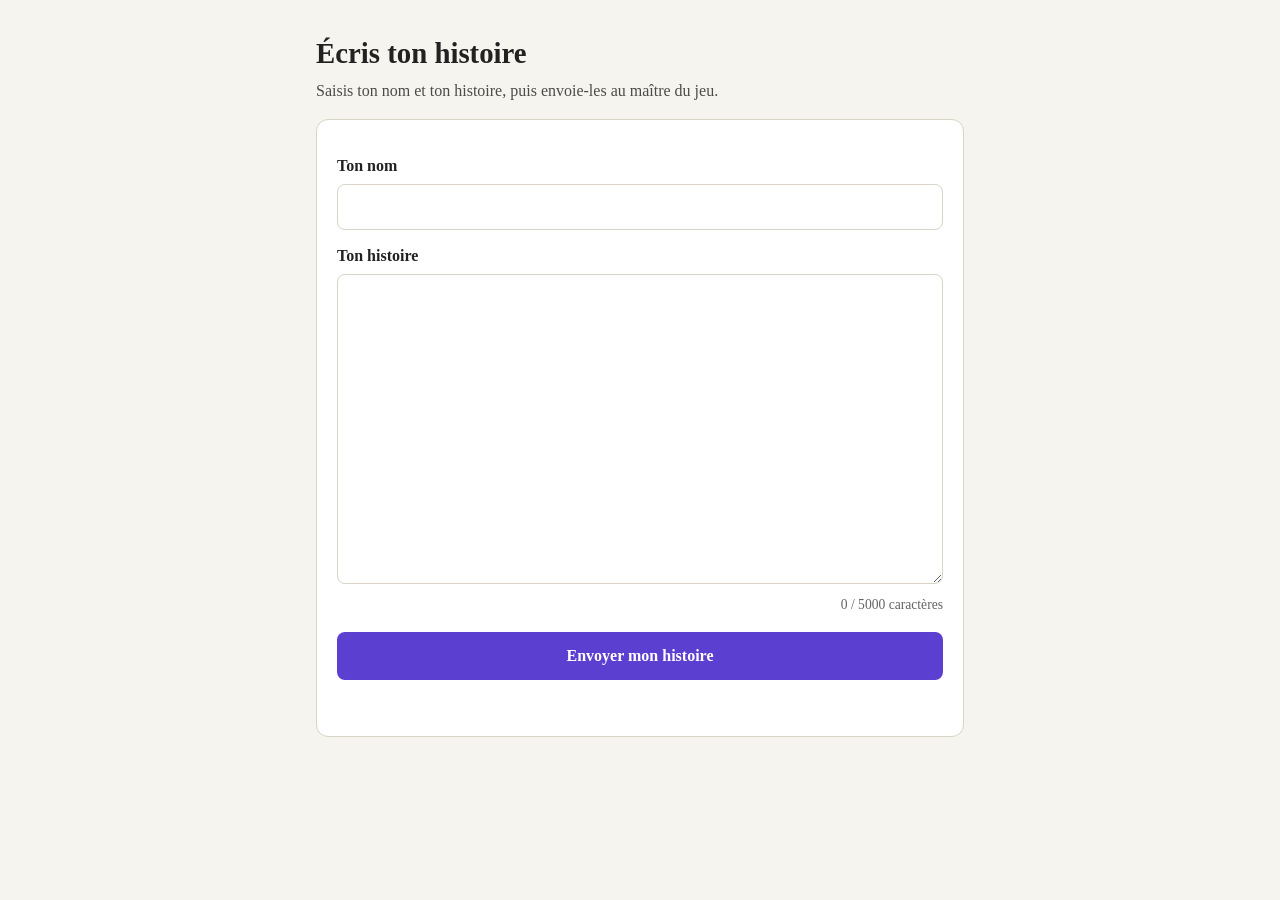
==== j-0o3k5bbxl6.html @ 7784841a "Add files via upload" ====
<!DOCTYPE html>
<html lang="fr">
<head>
<meta charset="utf-8">
<meta name="viewport" content="width=device-width, initial-scale=1">
<meta name="robots" content="noindex, nofollow">
<title>Écris ton histoire</title>
<link rel="stylesheet" href="style.css">
</head>
<body>
<main>
  <h1>Écris ton histoire</h1>
  <p class="intro">Saisis ton nom et ton histoire, puis envoie-les au maître du jeu.</p>

  <form id="formulaire" autocomplete="off">
    <label for="nom">Ton nom</label>
    <input id="nom" name="nom" type="text" maxlength="60" required>

    <label for="histoire">Ton histoire</label>
    <textarea id="histoire" name="histoire" rows="12" maxlength="5000" required></textarea>
    <div class="compteur"><span id="compte">0</span> / 5000 caractères</div>

    <!-- champ piège anti-robots (doit rester vide) -->
    <input type="checkbox" name="botcheck" class="piege" tabindex="-1" autocomplete="off">

    <button type="submit" id="envoyer">Envoyer mon histoire</button>
    <p id="message" role="status"></p>
  </form>
</main>
<script>window.JOUEUR = 6;</script>
<script src="config.js"></script>
<script src="app.js"></script>
</body>
</html>
---- style.css ----
:root { --fond:#f6f4ef; --carte:#ffffff; --texte:#222; --accent:#5b3fd1; --bord:#d9d4c7; --ok:#1b7f3b; --ko:#b3261e; }
@media (prefers-color-scheme: dark) {
  :root { --fond:#16151a; --carte:#211f27; --texte:#eee; --accent:#9d86ff; --bord:#3a3744; --ok:#5fd68a; --ko:#ff8a80; }
}
* { box-sizing: border-box; }
body { margin:0; background:var(--fond); color:var(--texte); font-family: Georgia, "Times New Roman", serif; line-height:1.5; }
main { max-width:680px; margin:0 auto; padding:24px 16px 48px; }
h1 { margin:8px 0 4px; font-size:1.8rem; }
.intro { margin-top:0; opacity:.8; }
form { background:var(--carte); border:1px solid var(--bord); border-radius:12px; padding:20px; }
label { display:block; font-weight:bold; margin:14px 0 6px; }
input[type=text], textarea { width:100%; padding:10px 12px; font:inherit; color:inherit; background:transparent; border:1px solid var(--bord); border-radius:8px; }
textarea { resize:vertical; }
input:focus, textarea:focus { outline:2px solid var(--accent); border-color:transparent; }
.compteur { text-align:right; font-size:.85rem; opacity:.7; margin-top:4px; }
button { margin-top:16px; width:100%; padding:12px; font:inherit; font-weight:bold; color:#fff; background:var(--accent); border:0; border-radius:8px; cursor:pointer; }
button:disabled { opacity:.6; cursor:wait; }
#message { margin:14px 0 0; min-height:1.4em; }
#message.ok { color:var(--ok); font-weight:bold; }
#message.erreur { color:var(--ko); }
.piege { position:absolute; left:-9999px; }
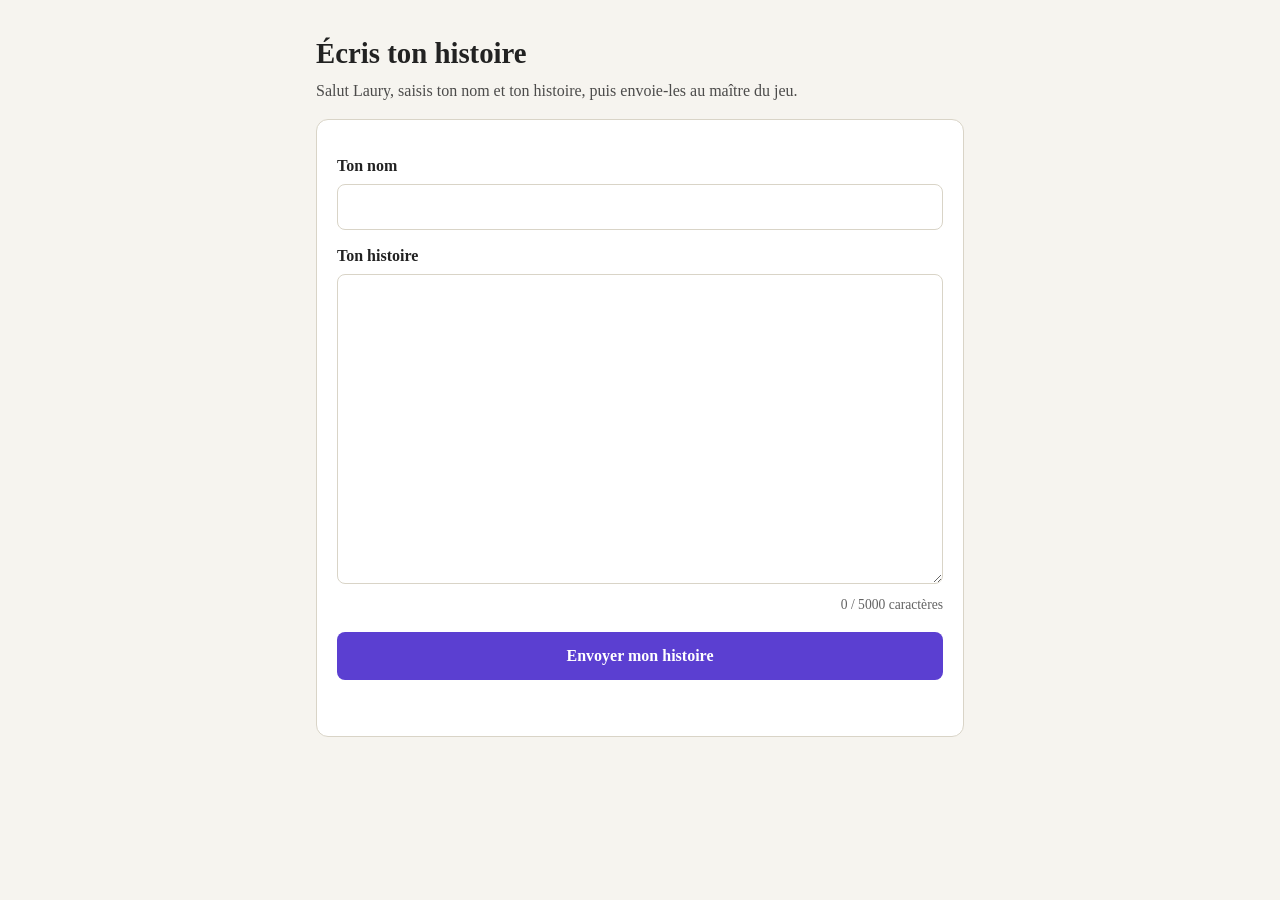
==== commit 0a79000f: "Add files via upload" ====
--- a/j-0o3k5bbxl6.html
+++ b/j-0o3k5bbxl6.html
@@ -10,7 +10,7 @@
 <body>
 <main>
   <h1>Écris ton histoire</h1>
-  <p class="intro">Saisis ton nom et ton histoire, puis envoie-les au maître du jeu.</p>
+  <p class="intro">Salut Laury, saisis ton nom et ton histoire, puis envoie-les au maître du jeu.</p>
 
   <form id="formulaire" autocomplete="off">
     <label for="nom">Ton nom</label>
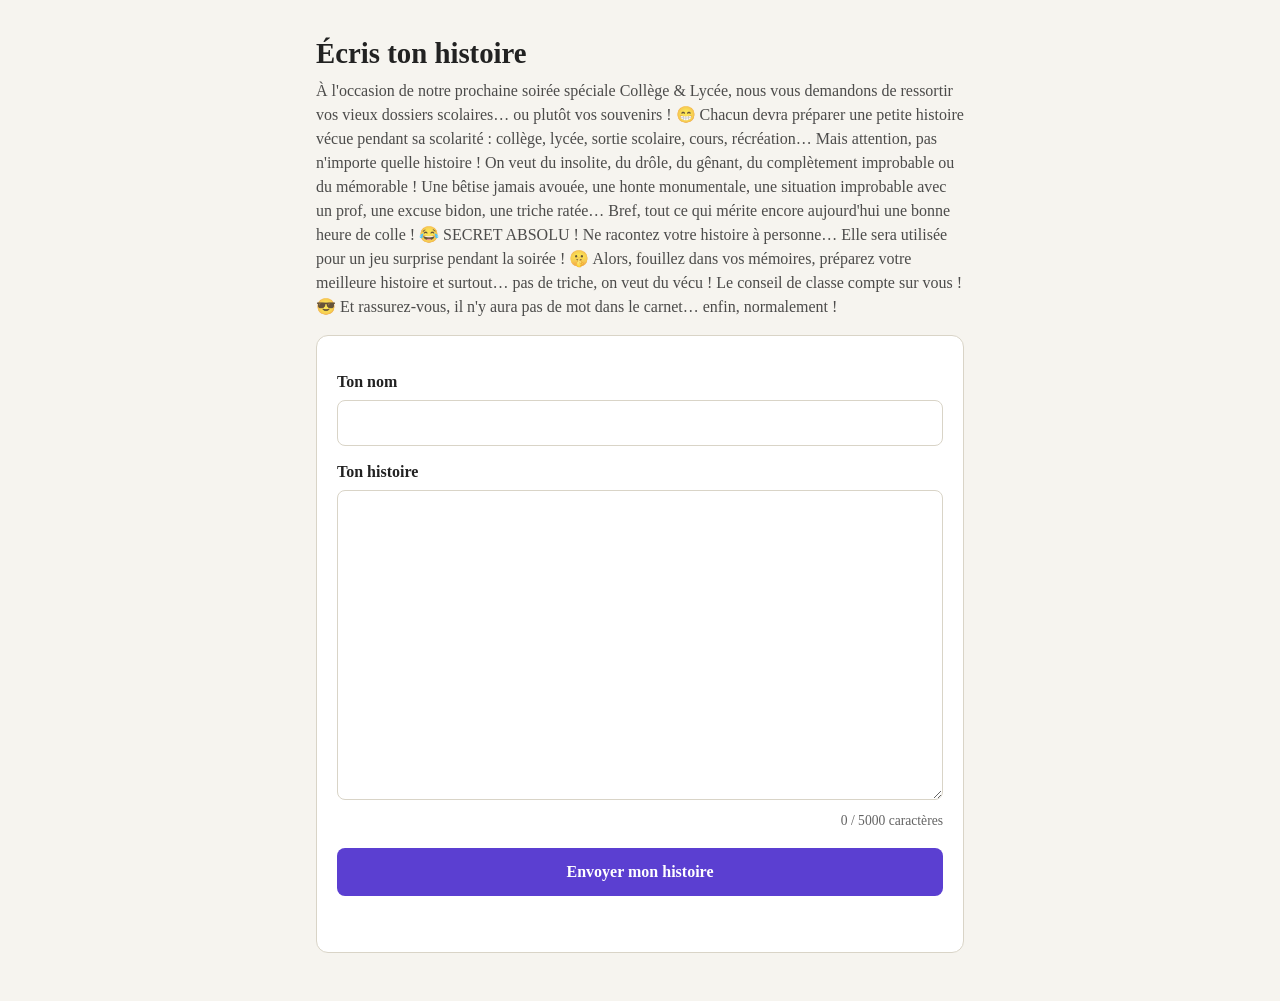
==== commit 3c06b52d: "Add files via upload" ====
--- a/j-0o3k5bbxl6.html
+++ b/j-0o3k5bbxl6.html
@@ -10,7 +10,15 @@
 <body>
 <main>
   <h1>Écris ton histoire</h1>
-  <p class="intro">Salut Laury, saisis ton nom et ton histoire, puis envoie-les au maître du jeu.</p>
+  <p class="intro">À l'occasion de notre prochaine soirée spéciale Collège & Lycée, nous vous demandons de ressortir vos vieux dossiers scolaires… ou plutôt vos souvenirs ! 😁
+Chacun devra préparer une petite histoire vécue pendant sa scolarité : collège, lycée, sortie scolaire, cours, récréation…
+Mais attention, pas n'importe quelle histoire ! On veut du insolite, du drôle, du gênant, du complètement improbable ou du mémorable !
+Une bêtise jamais avouée, une honte monumentale, une situation improbable avec un prof, une excuse bidon, une triche ratée… Bref, tout ce qui mérite encore aujourd'hui une bonne heure de colle ! 😂
+SECRET ABSOLU ! Ne racontez votre histoire à personne… Elle sera utilisée pour un jeu surprise pendant la soirée ! 🤫
+Alors, fouillez dans vos mémoires, préparez votre meilleure histoire et surtout… pas de triche, on veut du vécu !
+Le conseil de classe compte sur vous ! 😎
+Et rassurez-vous, il n'y aura pas de mot dans le carnet… enfin, normalement !
+</p>
 
   <form id="formulaire" autocomplete="off">
     <label for="nom">Ton nom</label>
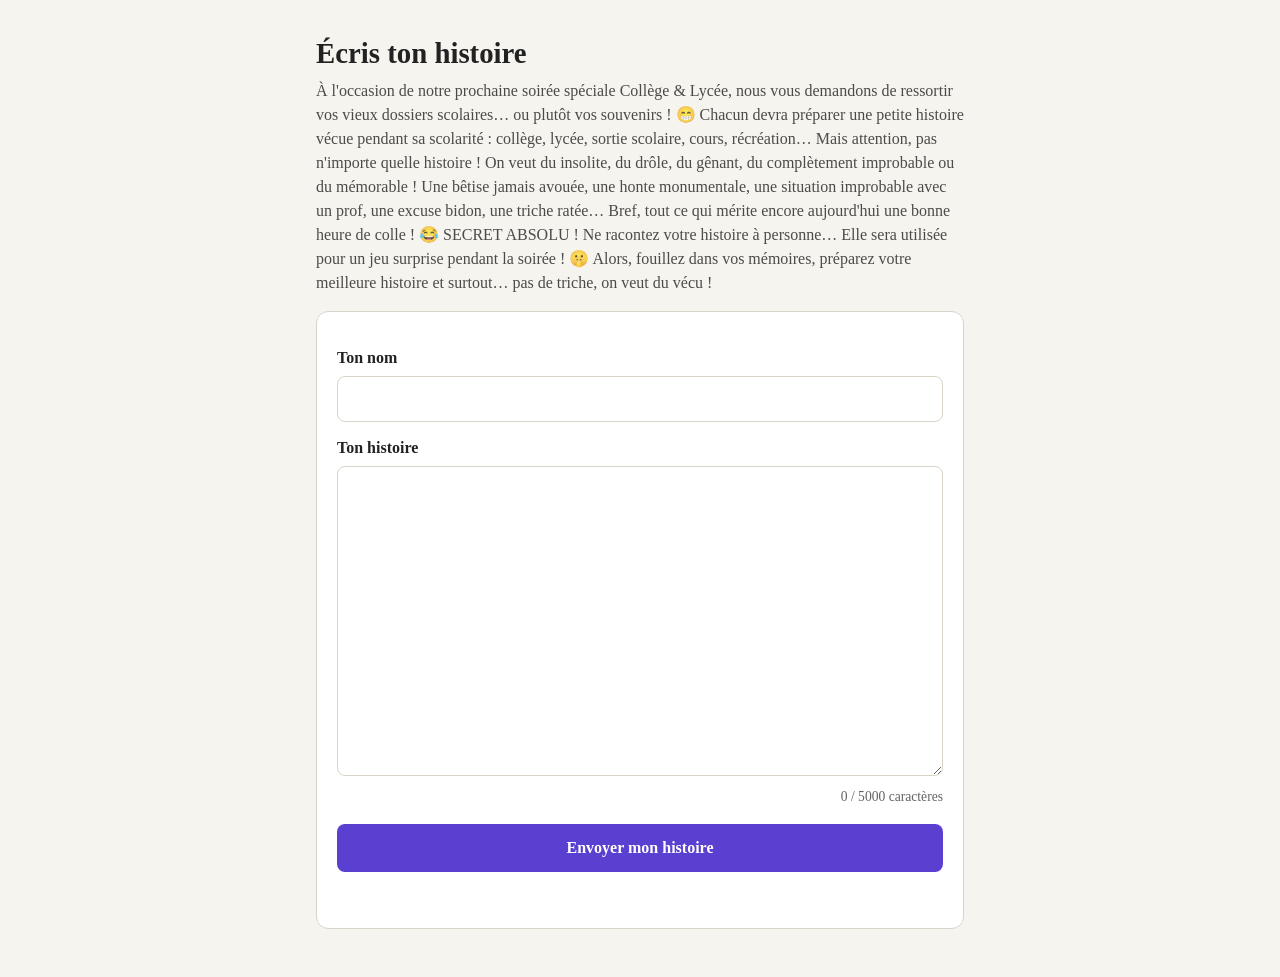
==== commit 3b95dae7: "Add files via upload" ====
--- a/j-0o3k5bbxl6.html
+++ b/j-0o3k5bbxl6.html
@@ -12,13 +12,17 @@
   <h1>Écris ton histoire</h1>
   <p class="intro">À l'occasion de notre prochaine soirée spéciale Collège & Lycée, nous vous demandons de ressortir vos vieux dossiers scolaires… ou plutôt vos souvenirs ! 😁
 Chacun devra préparer une petite histoire vécue pendant sa scolarité : collège, lycée, sortie scolaire, cours, récréation…
+
 Mais attention, pas n'importe quelle histoire ! On veut du insolite, du drôle, du gênant, du complètement improbable ou du mémorable !
+
 Une bêtise jamais avouée, une honte monumentale, une situation improbable avec un prof, une excuse bidon, une triche ratée… Bref, tout ce qui mérite encore aujourd'hui une bonne heure de colle ! 😂
+
 SECRET ABSOLU ! Ne racontez votre histoire à personne… Elle sera utilisée pour un jeu surprise pendant la soirée ! 🤫
+
 Alors, fouillez dans vos mémoires, préparez votre meilleure histoire et surtout… pas de triche, on veut du vécu !
-Le conseil de classe compte sur vous ! 😎
-Et rassurez-vous, il n'y aura pas de mot dans le carnet… enfin, normalement !
+
 </p>
+
 
   <form id="formulaire" autocomplete="off">
     <label for="nom">Ton nom</label>
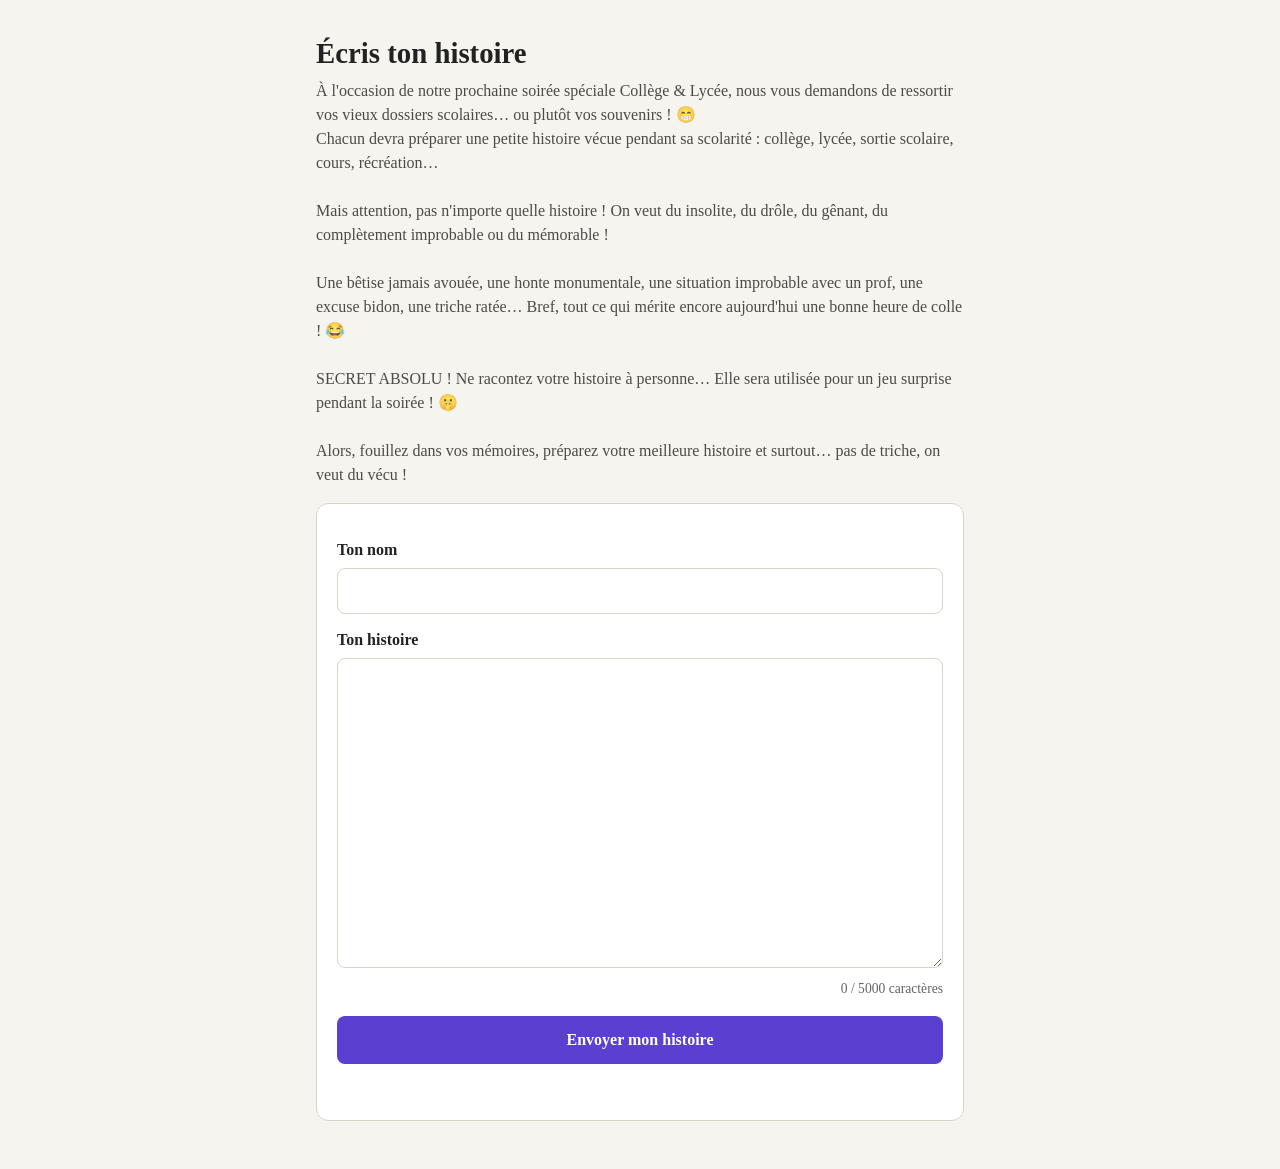
==== commit c8c7bae3: "Add files via upload" ====
--- a/j-0o3k5bbxl6.html
+++ b/j-0o3k5bbxl6.html
@@ -20,7 +20,6 @@
 SECRET ABSOLU ! Ne racontez votre histoire à personne… Elle sera utilisée pour un jeu surprise pendant la soirée ! 🤫
 
 Alors, fouillez dans vos mémoires, préparez votre meilleure histoire et surtout… pas de triche, on veut du vécu !
-
 </p>
 
 
--- a/style.css
+++ b/style.css
@@ -6,7 +6,7 @@
 body { margin:0; background:var(--fond); color:var(--texte); font-family: Georgia, "Times New Roman", serif; line-height:1.5; }
 main { max-width:680px; margin:0 auto; padding:24px 16px 48px; }
 h1 { margin:8px 0 4px; font-size:1.8rem; }
-.intro { margin-top:0; opacity:.8; }
+.intro { margin-top:0; opacity:.8; white-space: pre-line; }
 form { background:var(--carte); border:1px solid var(--bord); border-radius:12px; padding:20px; }
 label { display:block; font-weight:bold; margin:14px 0 6px; }
 input[type=text], textarea { width:100%; padding:10px 12px; font:inherit; color:inherit; background:transparent; border:1px solid var(--bord); border-radius:8px; }
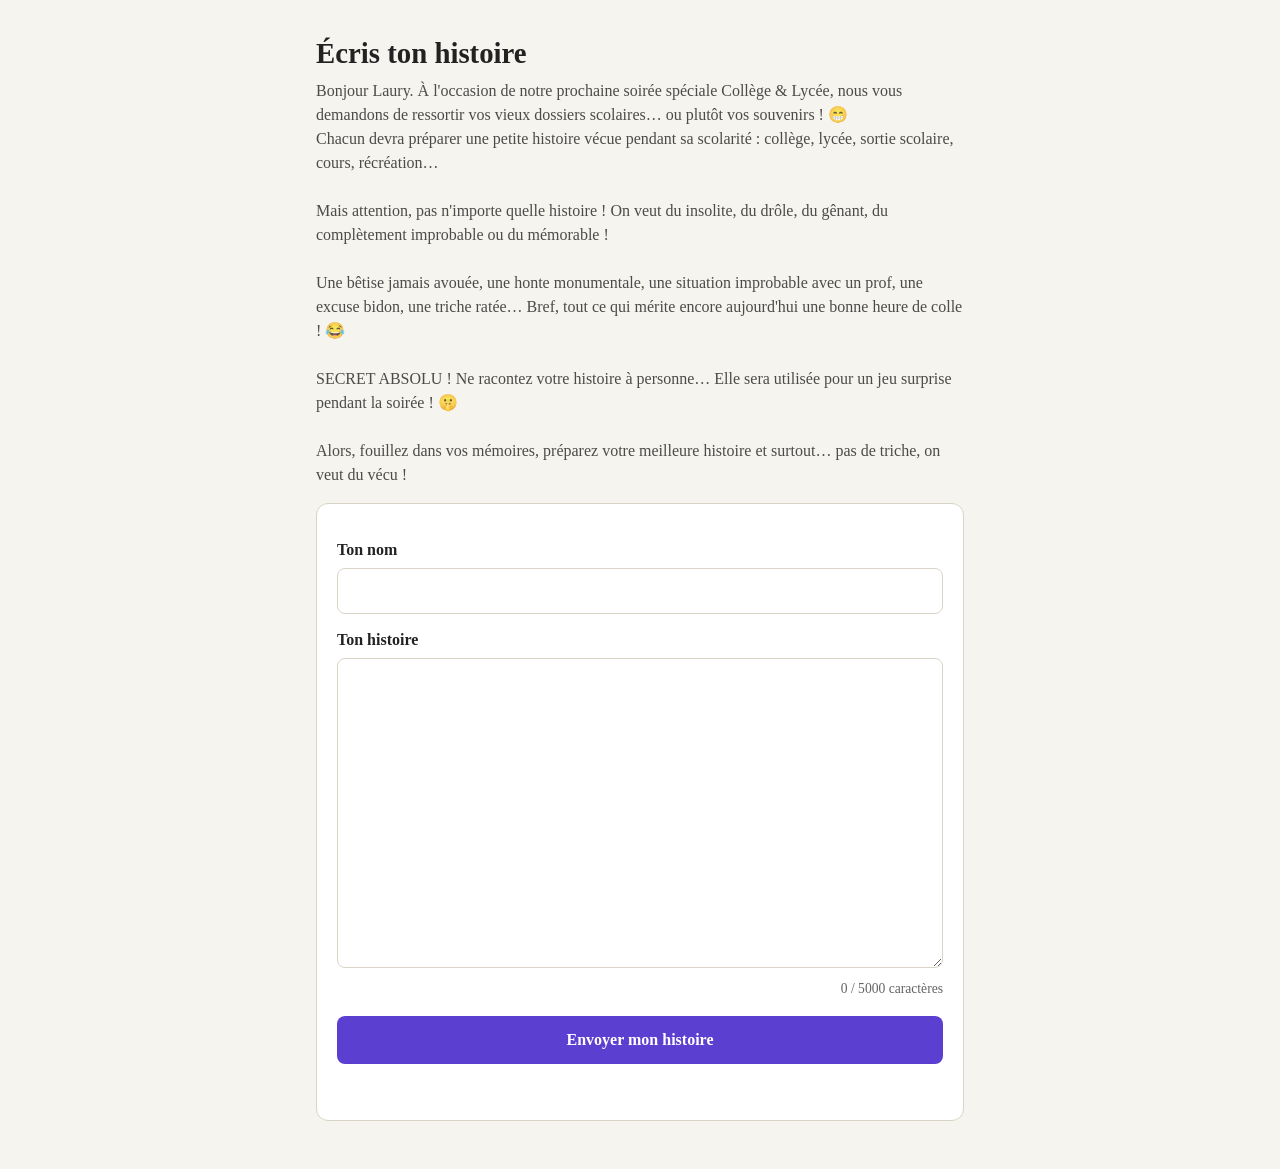
==== commit 4937c3f5: "Add files via upload" ====
--- a/j-0o3k5bbxl6.html
+++ b/j-0o3k5bbxl6.html
@@ -10,7 +10,7 @@
 <body>
 <main>
   <h1>Écris ton histoire</h1>
-  <p class="intro">À l'occasion de notre prochaine soirée spéciale Collège & Lycée, nous vous demandons de ressortir vos vieux dossiers scolaires… ou plutôt vos souvenirs ! 😁
+  <p class="intro">Bonjour Laury. À l'occasion de notre prochaine soirée spéciale Collège & Lycée, nous vous demandons de ressortir vos vieux dossiers scolaires… ou plutôt vos souvenirs ! 😁
 Chacun devra préparer une petite histoire vécue pendant sa scolarité : collège, lycée, sortie scolaire, cours, récréation…
 
 Mais attention, pas n'importe quelle histoire ! On veut du insolite, du drôle, du gênant, du complètement improbable ou du mémorable !
@@ -21,7 +21,6 @@
 
 Alors, fouillez dans vos mémoires, préparez votre meilleure histoire et surtout… pas de triche, on veut du vécu !
 </p>
-
 
   <form id="formulaire" autocomplete="off">
     <label for="nom">Ton nom</label>
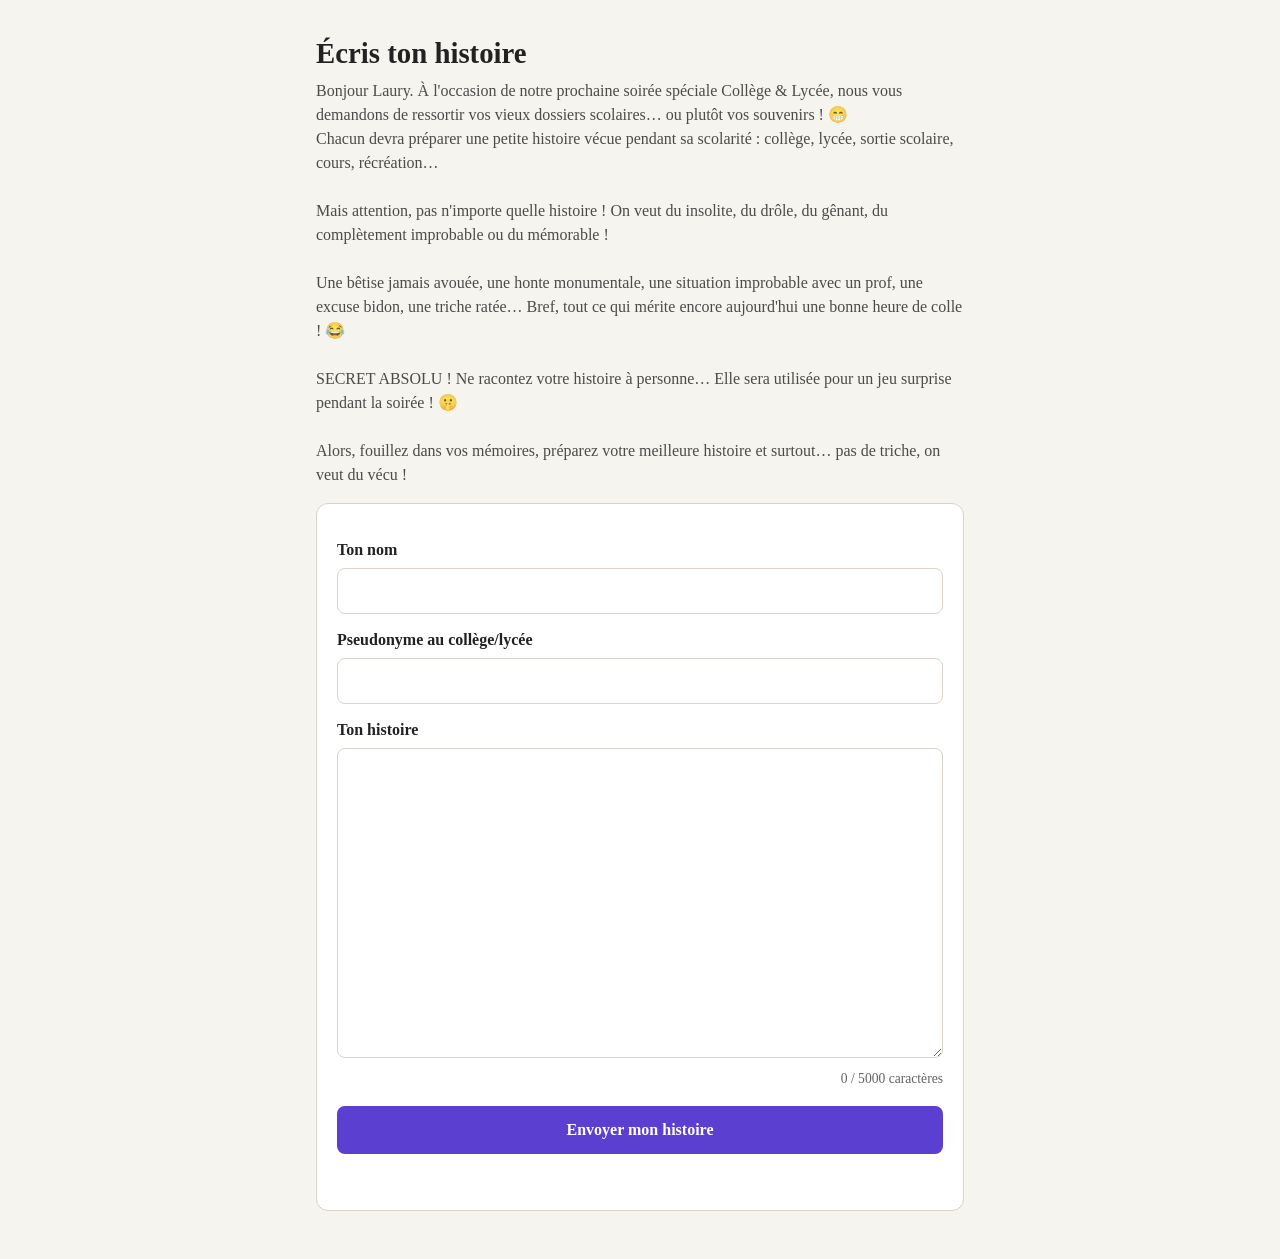
==== commit e99091d8: "Add files via upload" ====
--- a/j-0o3k5bbxl6.html
+++ b/j-0o3k5bbxl6.html
@@ -26,6 +26,9 @@
     <label for="nom">Ton nom</label>
     <input id="nom" name="nom" type="text" maxlength="60" required>
 
+    <label for="pseudo">Pseudonyme au collège/lycée</label>
+    <input id="pseudo" name="pseudo" type="text" maxlength="60">
+
     <label for="histoire">Ton histoire</label>
     <textarea id="histoire" name="histoire" rows="12" maxlength="5000" required></textarea>
     <div class="compteur"><span id="compte">0</span> / 5000 caractères</div>
